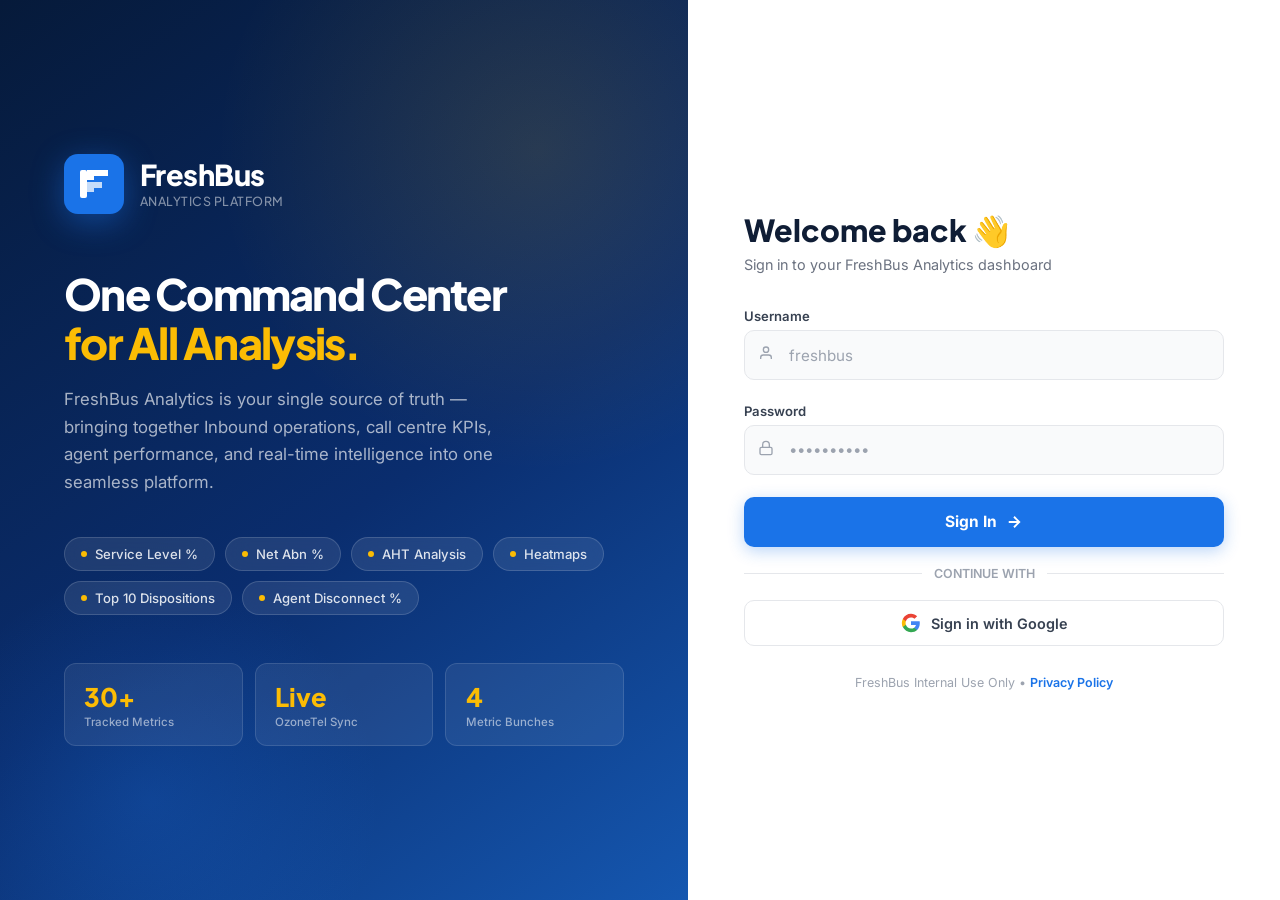
==== docs/index.html @ 6f3b9858 "added changes" ====
<!DOCTYPE html>
<html lang="en">
<head>
  <meta charset="UTF-8">
  <meta name="viewport" content="width=device-width, initial-scale=1.0">
  <title>FreshBus Analytics Platform | Sign In</title>
  <link rel="preconnect" href="https://fonts.googleapis.com">
  <link rel="preconnect" href="https://fonts.gstatic.com" crossorigin>
  <link href="https://fonts.googleapis.com/css2?family=Inter:wght@400;500;600;700&family=Plus+Jakarta+Sans:wght@600;700;800&display=swap" rel="stylesheet">
  <link rel="stylesheet" href="/styles.css">
  <style>
    body { margin:0; font-family:'Inter',sans-serif; overflow:hidden; }
    .login-split { display:flex; height:100vh; }

    /* Left branding panel */
    .lp-left {
      flex:1; position:relative; overflow:hidden;
      background:linear-gradient(145deg,#061a3a 0%,#0a2d6e 55%,#1557b0 100%);
      display:flex; align-items:center; justify-content:center;
    }
    .lp-left::before {
      content:''; position:absolute; width:700px; height:700px; border-radius:50%;
      background:radial-gradient(circle,rgba(251,188,4,.13) 0%,transparent 65%);
      top:-200px; right:-200px; pointer-events:none;
    }
    .lp-left::after {
      content:''; position:absolute; width:500px; height:500px; border-radius:50%;
      background:radial-gradient(circle,rgba(26,115,232,.22) 0%,transparent 65%);
      bottom:-150px; left:-100px; pointer-events:none;
    }
    .lp-inner { position:relative; z-index:2; padding:4rem; max-width:580px; }

    /* Logo */
    .lp-logo { display:flex; align-items:center; gap:16px; margin-bottom:3.5rem; }
    .lp-logo-mark {
      width:60px; height:60px; border-radius:14px;
      background:#1A73E8; display:flex; align-items:center; justify-content:center;
      box-shadow:0 8px 32px rgba(26,115,232,.45); flex-shrink:0;
    }
    .lp-logo-mark svg { width:36px; height:36px; }
    .lp-logo-text { font-family:'Plus Jakarta Sans',sans-serif; }
    .lp-logo-text .brand { font-size:1.8rem; font-weight:800; color:#fff; line-height:1; letter-spacing:-0.02em; }
    .lp-logo-text .tag { font-size:0.78rem; font-weight:500; color:rgba(255,255,255,.5); margin-top:4px; letter-spacing:0.04em; text-transform:uppercase; }

    .lp-headline {
      font-family:'Plus Jakarta Sans',sans-serif; font-size:2.7rem; font-weight:800;
      color:#fff; line-height:1.12; margin-bottom:1.2rem; letter-spacing:-0.04em;
    }
    .lp-headline .hl { color:#FBBC04; }
    .lp-desc { color:rgba(255,255,255,.65); font-size:1.05rem; line-height:1.65; max-width:440px; margin-bottom:2.5rem; }

    /* Floating metric pills */
    .lp-pills { display:flex; flex-wrap:wrap; gap:10px; }
    .lp-pill {
      display:flex; align-items:center; gap:8px;
      background:rgba(255,255,255,.09); backdrop-filter:blur(12px);
      border:1px solid rgba(255,255,255,.15); border-radius:100px;
      padding:8px 16px; color:rgba(255,255,255,.85); font-size:0.82rem; font-weight:500;
    }
    .lp-pill .dot { width:6px; height:6px; border-radius:50%; background:#FBBC04; flex-shrink:0; }

    /* Decorative stats cards */
    .lp-stats { margin-top:3rem; display:grid; grid-template-columns:1fr 1fr 1fr; gap:12px; }
    .lp-stat {
      background:rgba(255,255,255,.07); border:1px solid rgba(255,255,255,.12);
      border-radius:12px; padding:1rem 1.2rem;
    }
    .lp-stat .sv { font-family:'Plus Jakarta Sans',sans-serif; font-size:1.6rem; font-weight:800; color:#FBBC04; }
    .lp-stat .sl { font-size:0.72rem; color:rgba(255,255,255,.55); margin-top:2px; font-weight:500; }

    /* Right form panel */
    .lp-right {
      width:480px; flex-shrink:0;
      background:#fff; display:flex; flex-direction:column;
      justify-content:center; padding:3.5rem 3.5rem;
      box-shadow:-24px 0 80px rgba(0,0,0,.13);
    }
    .lp-form-title { font-family:'Plus Jakarta Sans',sans-serif; font-size:1.9rem; font-weight:800; color:#0f1d35; margin-bottom:6px; }
    .lp-form-sub { color:#6b7280; font-size:0.9rem; margin-bottom:2.2rem; }

    .form-field { margin-bottom:1.4rem; }
    .form-field label { display:block; font-size:0.82rem; font-weight:600; color:#374151; margin-bottom:6px; }
    .input-group { position:relative; display:flex; align-items:center; }
    .input-group .ico { position:absolute; left:14px; color:#9ca3af; width:16px; pointer-events:none; }
    .input-group svg { width:16px; height:16px; }
    .input-group input {
      width:100%; height:48px; padding:0 14px 0 44px;
      background:#f9fafb; border:1.5px solid #e5e7eb; border-radius:10px;
      color:#111827; font-size:0.95rem; font-family:inherit; outline:none;
      transition:border-color .2s, box-shadow .2s;
    }
    .input-group input:focus { border-color:#1A73E8; box-shadow:0 0 0 3px rgba(26,115,232,.12); background:#fff; }
    .input-group input::placeholder { color:#9ca3af; }

    .err-box {
      display:none; background:#fef2f2; border:1px solid rgba(220,38,38,.25);
      color:#dc2626; border-radius:8px; padding:10px 14px;
      font-size:0.82rem; font-weight:600; margin-bottom:1rem;
    }

    .btn-sign {
      width:100%; height:50px; background:#1A73E8; color:#fff;
      border:none; border-radius:10px; font-family:inherit;
      font-size:0.97rem; font-weight:700; cursor:pointer;
      display:flex; align-items:center; justify-content:center; gap:8px;
      transition:all .2s; box-shadow:0 4px 16px rgba(26,115,232,.3);
      margin-bottom:1.2rem;
    }
    .btn-sign:hover { background:#1557b0; transform:translateY(-1px); box-shadow:0 8px 24px rgba(26,115,232,.35); }
    .btn-sign svg { width:18px; }

    .or-div { display:flex; align-items:center; gap:12px; font-size:0.78rem; color:#9ca3af; font-weight:600; margin-bottom:1.2rem; }
    .or-div::before, .or-div::after { content:''; flex:1; height:1px; background:#e5e7eb; }

    .btn-google {
      width:100%; height:46px; background:#fff; border:1.5px solid #e5e7eb; border-radius:10px;
      font-family:inherit; font-size:0.9rem; font-weight:600; color:#374151; cursor:pointer;
      display:flex; align-items:center; justify-content:center; gap:10px;
      transition:all .2s;
    }
    .btn-google:hover { background:#f9fafb; border-color:#d1d5db; }
    .btn-google svg { width:20px; }

    .form-footer { text-align:center; margin-top:1.8rem; font-size:0.78rem; color:#9ca3af; }
    .form-footer a { color:#1A73E8; font-weight:600; text-decoration:none; }

    @media(max-width:900px) {
      .lp-left { display:none; }
      .lp-right { width:100%; padding:2rem; }
    }
  </style>
</head>
<body>
<div class="login-split">
  <!-- LEFT BRANDING PANEL -->
  <div class="lp-left">
    <div class="lp-inner">
      <!-- Logo -->
      <div class="lp-logo">
        <div class="lp-logo-mark">
          <!-- FreshBus official chevron-F mark, traced from brand assets -->
          <svg viewBox="0 0 36 36" fill="none" xmlns="http://www.w3.org/2000/svg">
            <!-- Outer F vertical spine -->
            <rect x="4" y="4" width="7" height="28" rx="2" fill="white"/>
            <!-- Top horizontal bar — angled right like the brand chevron -->
            <path d="M11 4 L32 4 L32 10 L18 10 L18 14 L11 14 Z" fill="white"/>
            <!-- Middle horizontal bar — slightly shorter, brand proportion -->
            <path d="M11 16 L26 16 L26 22 L18 22 L18 26 L11 26 Z" fill="white" opacity="0.75"/>
          </svg>
        </div>
        <div class="lp-logo-text">
          <div class="brand">FreshBus</div>
          <div class="tag">Analytics Platform</div>
        </div>
      </div>

      <h1 class="lp-headline">
        One Command Center<br>
        <span class="hl">for All Analysis.</span>
      </h1>
      <p class="lp-desc">
        FreshBus Analytics is your single source of truth — bringing together Inbound operations, call centre KPIs, agent performance, and real-time intelligence into one seamless platform.
      </p>

      <div class="lp-pills">
        <div class="lp-pill"><div class="dot"></div> Service Level %</div>
        <div class="lp-pill"><div class="dot"></div> Net Abn %</div>
        <div class="lp-pill"><div class="dot"></div> AHT Analysis</div>
        <div class="lp-pill"><div class="dot"></div> Heatmaps</div>
        <div class="lp-pill"><div class="dot"></div> Top 10 Dispositions</div>
        <div class="lp-pill"><div class="dot"></div> Agent Disconnect %</div>
      </div>

      <div class="lp-stats">
        <div class="lp-stat"><div class="sv">30+</div><div class="sl">Tracked Metrics</div></div>
        <div class="lp-stat"><div class="sv">Live</div><div class="sl">OzoneTel Sync</div></div>
        <div class="lp-stat"><div class="sv">4</div><div class="sl">Metric Bunches</div></div>
      </div>
    </div>
  </div>

  <!-- RIGHT FORM PANEL -->
  <div class="lp-right">
    <div class="lp-form-title">Welcome back 👋</div>
    <div class="lp-form-sub">Sign in to your FreshBus Analytics dashboard</div>

    <form id="loginForm">
      <div class="form-field">
        <label for="u">Username</label>
        <div class="input-group">
          <div class="ico">
            <svg viewBox="0 0 24 24" fill="none" stroke="currentColor" stroke-width="2"><path d="M20 21v-2a4 4 0 00-4-4H8a4 4 0 00-4 4v2"/><circle cx="12" cy="7" r="4"/></svg>
          </div>
          <input type="text" id="u" placeholder="freshbus" autocomplete="username">
        </div>
      </div>
      <div class="form-field">
        <label for="p">Password</label>
        <div class="input-group">
          <div class="ico">
            <svg viewBox="0 0 24 24" fill="none" stroke="currentColor" stroke-width="2"><rect x="3" y="11" width="18" height="11" rx="2"/><path d="M7 11V7a5 5 0 0110 0v4"/></svg>
          </div>
          <input type="password" id="p" placeholder="••••••••••" autocomplete="current-password">
        </div>
      </div>

      <div class="err-box" id="loginErr">Invalid username or password. Please try again.</div>

      <button type="submit" class="btn-sign">
        Sign In
        <svg viewBox="0 0 24 24" fill="none" stroke="currentColor" stroke-width="2.5"><path d="M5 12h14M12 5l7 7-7 7"/></svg>
      </button>

      <div class="or-div">CONTINUE WITH</div>

      <button type="button" class="btn-google">
        <svg viewBox="0 0 24 24" xmlns="http://www.w3.org/2000/svg">
          <path d="M22.56 12.25c0-.78-.07-1.53-.2-2.25H12v4.26h5.92c-.26 1.37-1.04 2.53-2.21 3.31v2.77h3.57c2.08-1.92 3.28-4.74 3.28-8.09z" fill="#4285F4"/>
          <path d="M12 23c2.97 0 5.46-.98 7.28-2.66l-3.57-2.77c-.98.66-2.23 1.06-3.71 1.06-2.86 0-5.29-1.93-6.16-4.53H2.18v2.84C3.99 20.53 7.7 23 12 23z" fill="#34A853"/>
          <path d="M5.84 14.09c-.22-.66-.35-1.36-.35-2.09s.13-1.43.35-2.09V7.07H2.18C1.43 8.55 1 10.22 1 12s.43 3.45 1.18 4.93l2.85-2.22.81-.62z" fill="#FBBC05"/>
          <path d="M12 5.38c1.62 0 3.06.56 4.21 1.64l3.15-3.15C17.45 2.09 14.97 1 12 1 7.7 1 3.99 3.47 2.18 7.07l3.66 2.84c.87-2.6 3.3-4.53 6.16-4.53z" fill="#EA4335"/>
        </svg>
        Sign in with Google
      </button>
    </form>

    <div class="form-footer">FreshBus Internal Use Only &bull; <a href="#">Privacy Policy</a></div>
  </div>
</div>

<script>
  const CREDS = { user: 'freshbus', pass: 'freshbus@2024' };
  document.getElementById('loginForm').addEventListener('submit', function(e) {
    e.preventDefault();
    const u = document.getElementById('u').value.trim();
    const p = document.getElementById('p').value;
    if (u === CREDS.user && p === CREDS.pass) {
      window.location.href = '/campaign';
    } else {
      document.getElementById('loginErr').style.display = 'block';
    }
  });
</script>
</body>
</html>
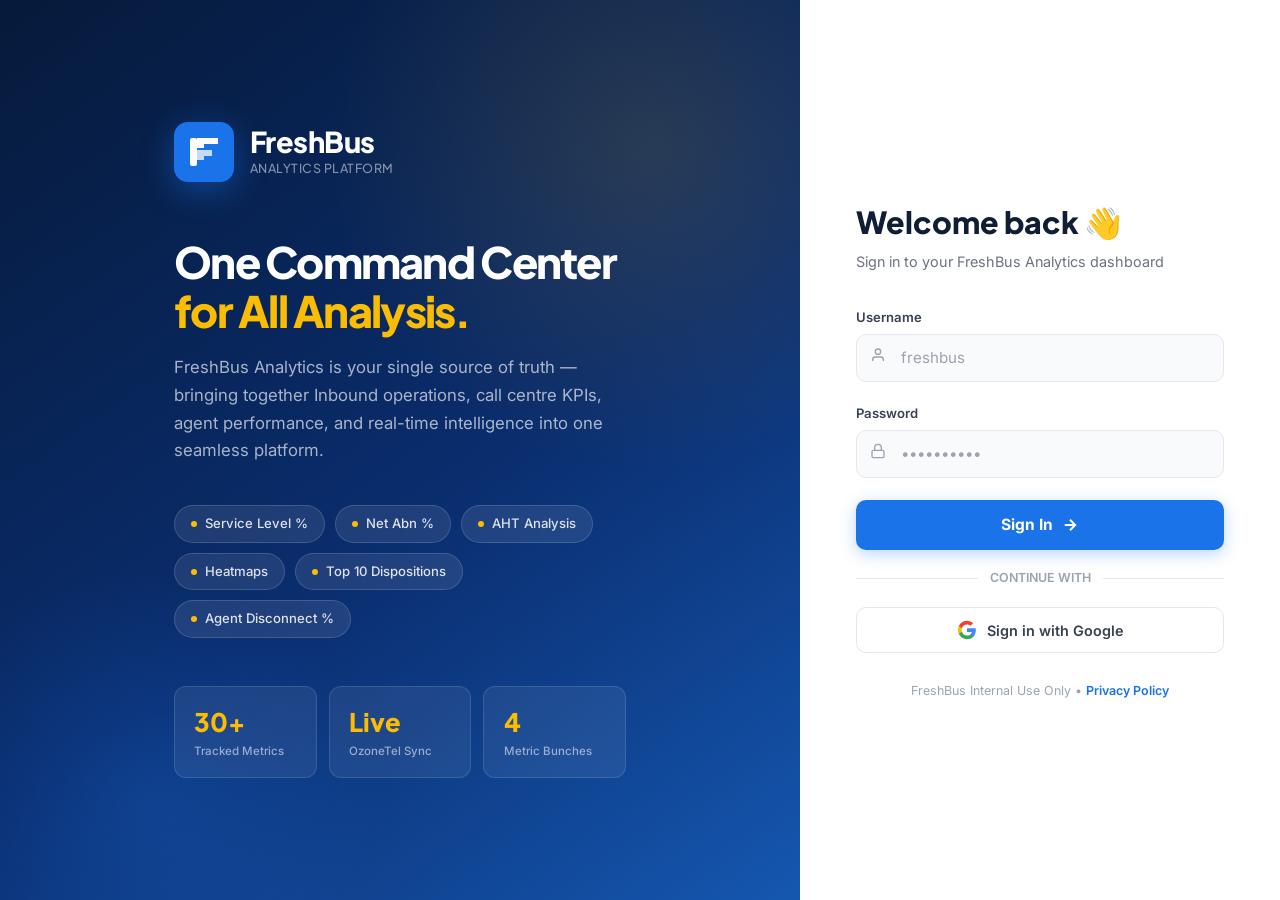
==== commit 23678112: "Update docs files with relative paths for GitHub Pages compatibility" ====
--- a/docs/index.html
+++ b/docs/index.html
@@ -7,7 +7,7 @@
   <link rel="preconnect" href="https://fonts.googleapis.com">
   <link rel="preconnect" href="https://fonts.gstatic.com" crossorigin>
   <link href="https://fonts.googleapis.com/css2?family=Inter:wght@400;500;600;700&family=Plus+Jakarta+Sans:wght@600;700;800&display=swap" rel="stylesheet">
-  <link rel="stylesheet" href="/styles.css">
+  <link rel="stylesheet" href="styles.css">
   <style>
     body { margin:0; font-family:'Inter',sans-serif; overflow:hidden; }
     .login-split { display:flex; height:100vh; }
@@ -235,7 +235,7 @@
     const u = document.getElementById('u').value.trim();
     const p = document.getElementById('p').value;
     if (u === CREDS.user && p === CREDS.pass) {
-      window.location.href = '/campaign';
+      window.location.href = 'campaign.html';
     } else {
       document.getElementById('loginErr').style.display = 'block';
     }
--- a/docs/styles.css
+++ b/docs/styles.css
@@ -0,0 +1,660 @@
+/* ==============================================
+   FRESHBUS INTELLIGENCE - MASTER THEME
+   FreshBus Blue #006ce6 + Yellow #FBBC04
+   ============================================== */
+
+@import url('https://fonts.googleapis.com/css2?family=Inter:ital,opsz,wght@0,14..32,300;0,14..32,400;0,14..32,500;0,14..32,600;0,14..32,700;1,14..32,400&family=Plus+Jakarta+Sans:wght@600;700;800&display=swap');
+
+:root {
+  --blue: #1A73E8;
+  --blue-dark: #0D5DBF;
+  --blue-soft: rgba(26,115,232,0.12);
+  --yellow: #FBBC04;
+  --yellow-soft: rgba(251,188,4,0.12);
+  
+  --green: #16a34a;
+  --green-soft: rgba(22,163,74,0.12);
+  --red: #dc2626;
+  --red-soft: rgba(220,38,38,0.10);
+  --amber: #d97706;
+  --amber-soft: rgba(217,119,6,0.12);
+  --purple: #7c3aed;
+  --purple-soft: rgba(124,58,237,0.12);
+
+  --bg: #f0f4fa;
+  --surface: #ffffff;
+  --surface-2: #f8faff;
+  --sidebar-bg: #0f1d35;
+  --sidebar-text: rgba(255,255,255,0.7);
+  --sidebar-text-active: #ffffff;
+  --sidebar-active-bg: rgba(255,255,255,0.1);
+  
+  --border: #e2e8f3;
+  --border-focus: var(--blue);
+  
+  --text: #0f1d35;
+  --text-2: #374151;
+  --text-muted: #6b7280;
+  
+  --header-h: 64px;
+  --sidebar-w: 260px;
+  --radius: 12px;
+  --radius-sm: 8px;
+  --shadow: 0 1px 3px rgba(0,0,0,0.08), 0 4px 16px rgba(0,0,0,0.04);
+  --shadow-md: 0 4px 12px rgba(0,0,0,0.10), 0 12px 40px rgba(0,0,0,0.06);
+  --shadow-blue: 0 8px 32px rgba(26,115,232,0.2);
+  --transition: 0.18s ease;
+}
+
+/* --- Dark Mode --- */
+[data-theme="dark"] {
+  --bg: #0a0f1e;
+  --surface: #111827;
+  --surface-2: #1a2236;
+  --border: #1e2d45;
+  --text: #f1f5f9;
+  --text-2: #cbd5e1;
+  --text-muted: #64748b;
+  --shadow: 0 1px 3px rgba(0,0,0,0.4), 0 4px 16px rgba(0,0,0,0.3);
+  --shadow-md: 0 4px 12px rgba(0,0,0,0.5), 0 12px 40px rgba(0,0,0,0.3);
+}
+
+*, *::before, *::after { box-sizing: border-box; margin: 0; padding: 0; }
+html { scroll-behavior: smooth; }
+body {
+  font-family: 'Inter', -apple-system, sans-serif;
+  font-size: 14px;
+  color: var(--text);
+  background: var(--bg);
+  -webkit-font-smoothing: antialiased;
+  line-height: 1.5;
+  min-height: 100vh;
+}
+a { text-decoration: none; color: inherit; }
+button { font-family: inherit; cursor: pointer; }
+input, select, textarea { font-family: inherit; }
+
+/* ========== UTILITIES ========== */
+.text-blue    { color: var(--blue)   !important; }
+.text-yellow  { color: var(--yellow) !important; }
+.text-green   { color: var(--green)  !important; }
+.text-red     { color: var(--red)    !important; }
+.text-amber   { color: var(--amber)  !important; }
+.text-purple  { color: var(--purple) !important; }
+.text-muted   { color: var(--text-muted) !important; }
+.font-mono    { font-family: 'JetBrains Mono', Consolas, monospace; }
+.font-bold    { font-weight: 700; }
+.font-head    { font-family: 'Plus Jakarta Sans', sans-serif; }
+
+/* ========== VIEW SYSTEM ========== */
+.view { display: none; }
+.view.active { display: flex; }
+
+/* ===================================================
+   LOGIN PAGE — PROFESSIONAL SPLIT LAYOUT
+   =================================================== */
+#loginView {
+  height: 100vh;
+  overflow: hidden;
+}
+.login-split {
+  display: flex;
+  width: 100%;
+  height: 100%;
+}
+
+/* Left panel — FreshBus branded */
+.login-panel-left {
+  flex: 1;
+  background: linear-gradient(145deg, #0f1d35 0%, #001f6e 60%, #0d4fb8 100%);
+  display: flex;
+  flex-direction: column;
+  justify-content: center;
+  align-items: flex-start;
+  padding: 4rem 5rem;
+  position: relative;
+  overflow: hidden;
+}
+.login-panel-left::before {
+  content: '';
+  position: absolute;
+  width: 600px; height: 600px;
+  background: radial-gradient(circle, rgba(251,188,4,0.1) 0%, transparent 70%);
+  top: -150px; right: -200px;
+  border-radius: 50%;
+}
+.login-panel-left::after {
+  content: '';
+  position: absolute;
+  width: 400px; height: 400px;
+  background: radial-gradient(circle, rgba(26,115,232,0.2) 0%, transparent 70%);
+  bottom: -100px; left: -100px;
+  border-radius: 50%;
+}
+.login-brand-block { position: relative; z-index: 2; }
+.login-logo-wrap {
+  display: flex;
+  align-items: center;
+  gap: 14px;
+  margin-bottom: 3rem;
+}
+.login-logo-icon {
+  width: 52px; height: 52px;
+  background: var(--yellow);
+  border-radius: 14px;
+  display: flex; align-items: center; justify-content: center;
+  box-shadow: 0 8px 24px rgba(251,188,4,0.4);
+  flex-shrink: 0;
+}
+.login-logo-icon svg { width: 28px; height: 28px; }
+.login-brand-name {
+  font-family: 'Plus Jakarta Sans', sans-serif;
+  font-size: 2rem; font-weight: 800;
+  color: #fff;
+  line-height: 1;
+}
+.login-brand-name span {
+  display: block; font-size: 0.9rem; font-weight: 500;
+  color: rgba(255,255,255,0.6); margin-top: 4px;
+}
+.login-headline {
+  color: #fff;
+  font-family: 'Plus Jakarta Sans'; font-size: 2.8rem; font-weight: 800;
+  line-height: 1.15; margin-bottom: 1.2rem;
+}
+.login-headline span { color: var(--yellow); }
+.login-subline {
+  color: rgba(255,255,255,0.65);
+  font-size: 1.05rem; line-height: 1.6; max-width: 440px;
+  margin-bottom: 3rem;
+}
+
+/* Metric Preview pills on login banner */
+.login-metrics-row {
+  display: flex; flex-wrap: wrap; gap: 0.75rem;
+  position: relative; z-index: 2;
+}
+.login-metric-pill {
+  background: rgba(255,255,255,0.1);
+  backdrop-filter: blur(10px);
+  border: 1px solid rgba(255,255,255,0.15);
+  border-radius: 100px;
+  padding: 0.5rem 1.1rem;
+  display: flex; align-items: center; gap: 0.5rem;
+  color: rgba(255,255,255,0.85); font-size: 0.82rem; font-weight: 500;
+}
+.login-metric-pill .pill-dot {
+  width: 6px; height: 6px; border-radius: 50%;
+  background: var(--yellow);
+}
+
+/* Right panel — form */
+.login-panel-right {
+  width: 460px; flex-shrink: 0;
+  background: var(--surface);
+  display: flex; flex-direction: column;
+  justify-content: center;
+  padding: 4rem;
+  box-shadow: -20px 0 60px rgba(0,0,0,0.12);
+}
+.login-form-title {
+  font-family: 'Plus Jakarta Sans'; font-size: 1.8rem; font-weight: 800;
+  color: var(--text); margin-bottom: 0.4rem;
+}
+.login-form-sub { color: var(--text-muted); font-size: 0.9rem; margin-bottom: 2.5rem; }
+
+.form-field { margin-bottom: 1.4rem; }
+.form-field label {
+  display: block; font-size: 0.82rem; font-weight: 600;
+  color: var(--text-2); margin-bottom: 0.5rem;
+}
+.input-wrap {
+  position: relative; display: flex; align-items: center;
+}
+.input-wrap .input-icon {
+  position: absolute; left: 14px;
+  color: var(--text-muted); width: 16px; pointer-events: none;
+}
+.input-wrap input {
+  width: 100%; height: 46px;
+  padding: 0 14px 0 42px;
+  background: var(--surface-2); border: 1.5px solid var(--border);
+  border-radius: var(--radius-sm); color: var(--text); font-size: 0.95rem;
+  transition: border-color var(--transition), box-shadow var(--transition);
+  outline: none;
+}
+.input-wrap input::placeholder { color: var(--text-muted); }
+.input-wrap input:focus {
+  border-color: var(--blue);
+  box-shadow: 0 0 0 3px rgba(26,115,232,0.12);
+  background: var(--surface);
+}
+
+.login-btn {
+  width: 100%; height: 48px;
+  background: var(--blue); color: #fff;
+  border: none; border-radius: var(--radius-sm);
+  font-size: 0.95rem; font-weight: 700;
+  display: flex; align-items: center; justify-content: center; gap: 8px;
+  transition: all var(--transition);
+  box-shadow: var(--shadow-blue);
+  margin-bottom: 1.2rem;
+}
+.login-btn:hover { background: var(--blue-dark); transform: translateY(-1px); }
+.login-btn svg { width: 18px; }
+
+.login-divider {
+  display: flex; align-items: center; gap: 1rem;
+  color: var(--text-muted); font-size: 0.82rem; margin-bottom: 1.2rem;
+}
+.login-divider::before, .login-divider::after {
+  content: ''; flex: 1; height: 1px; background: var(--border);
+}
+
+.btn-google {
+  width: 100%; height: 46px;
+  background: transparent; border: 1.5px solid var(--border);
+  border-radius: var(--radius-sm);
+  display: flex; align-items: center; justify-content: center; gap: 10px;
+  font-size: 0.9rem; font-weight: 600; color: var(--text);
+  transition: all var(--transition);
+}
+.btn-google:hover { background: var(--surface-2); border-color: var(--border-focus); }
+.btn-google svg { width: 20px; }
+
+.login-footer-note { margin-top: 2rem; font-size: 0.78rem; color: var(--text-muted); text-align: center; }
+.login-footer-note a { color: var(--blue); font-weight: 600; }
+
+
+/* ===================================================
+   DASHBOARD — FULL APP SHELL
+   =================================================== */
+
+/* App wrapper */
+#dashboardView {
+  flex-direction: column;
+  height: 100vh;
+  overflow: hidden;
+}
+
+/* ---- Top Header ---- */
+.app-header {
+  height: var(--header-h);
+  background: var(--surface);
+  border-bottom: 1px solid var(--border);
+  display: flex; align-items: center;
+  padding: 0 1.5rem;
+  gap: 1.5rem;
+  flex-shrink: 0;
+  z-index: 200;
+  box-shadow: 0 1px 0 var(--border);
+}
+.hdr-brand {
+  display: flex; align-items: center; gap: 10px;
+  flex-shrink: 0; text-decoration: none;
+}
+.hdr-logo {
+  width: 34px; height: 34px; border-radius: 9px;
+  background: var(--blue); display: flex; align-items: center; justify-content: center;
+  flex-shrink: 0;
+}
+.hdr-logo svg { width: 18px; height: 18px; }
+.hdr-name {
+  font-family: 'Plus Jakarta Sans'; font-size: 1.05rem; font-weight: 800;
+  color: var(--text);
+}
+
+.hdr-divider { width: 1px; height: 24px; background: var(--border); flex-shrink: 0; }
+
+.hdr-scope {
+  display: flex; align-items: center; gap: 8px;
+  background: var(--surface-2); border: 1px solid var(--border);
+  border-radius: 8px; padding: 6px 14px;
+  font-size: 0.82rem; font-weight: 600; color: var(--text-muted);
+  cursor: pointer;
+}
+.hdr-scope svg { width: 14px; }
+
+.hdr-spacer { flex: 1; }
+
+.hdr-date-pill {
+  display: flex; align-items: center; gap: 8px;
+  background: var(--surface-2); border: 1px solid var(--border);
+  border-radius: 8px; padding: 0 14px;
+  font-size: 0.82rem; font-weight: 500; height: 36px;
+}
+.hdr-date-pill svg { width: 14px; color: var(--text-muted); }
+.hdr-date-pill input {
+  background: none; border: none; outline: none;
+  color: var(--text); font-family: inherit; font-size: 0.82rem; font-weight: 600;
+  width: 220px; cursor: pointer;
+}
+
+.hdr-view-btns {
+  display: flex; background: var(--surface-2);
+  border: 1px solid var(--border); border-radius: 8px; padding: 3px;
+  gap: 2px;
+}
+.hdr-view-btn {
+  background: none; border: none; padding: 5px 14px;
+  border-radius: 6px; font-size: 0.78rem; font-weight: 600;
+  color: var(--text-muted); transition: all var(--transition);
+}
+.hdr-view-btn.active {
+  background: var(--surface); color: var(--text);
+  box-shadow: var(--shadow);
+}
+
+.hdr-actions { display: flex; gap: 4px; }
+.hdr-icon-btn {
+  width: 36px; height: 36px; border-radius: 50%;
+  background: none; border: none;
+  display: flex; align-items: center; justify-content: center;
+  color: var(--text-muted); transition: all var(--transition);
+}
+.hdr-icon-btn:hover { background: var(--surface-2); color: var(--text); }
+.hdr-icon-btn svg { width: 17px; }
+
+.hdr-user { display: flex; align-items: center; gap: 8px; cursor: pointer; }
+.hdr-avatar {
+  width: 34px; height: 34px; border-radius: 50%;
+  overflow: hidden; border: 2px solid var(--border);
+}
+.hdr-avatar img { width: 100%; height: 100%; object-fit: cover; }
+.hdr-user-info { line-height: 1.2; }
+.hdr-user-name { font-size: 0.82rem; font-weight: 700; color: var(--text); }
+.hdr-user-role { font-size: 0.72rem; color: var(--text-muted); }
+
+
+/* ---- Body = Sidebar + Main ---- */
+.app-body {
+  display: flex;
+  flex: 1;
+  overflow: hidden;
+}
+
+/* ---- Sidebar ---- */
+.app-sidebar {
+  width: var(--sidebar-w);
+  background: var(--sidebar-bg);
+  display: flex; flex-direction: column;
+  overflow-y: auto; flex-shrink: 0;
+  scrollbar-width: thin; scrollbar-color: rgba(255,255,255,0.1) transparent;
+}
+.sidebar-inner { padding: 1.5rem 1rem; display: flex; flex-direction: column; flex: 1; gap: 0.25rem; }
+
+.sidebar-section-label {
+  font-size: 0.68rem; font-weight: 700; text-transform: uppercase;
+  letter-spacing: 0.08em; color: rgba(255,255,255,0.35);
+  padding: 0.75rem 0.75rem 0.4rem;
+  margin-top: 0.5rem;
+}
+
+.sidebar-filter-group {
+  padding: 0.75rem;
+  background: rgba(255,255,255,0.05);
+  border-radius: 10px;
+  margin-bottom: 0.5rem;
+}
+.sidebar-filter-group label {
+  display: block; font-size: 0.72rem; font-weight: 600;
+  color: rgba(255,255,255,0.5); margin-bottom: 0.4rem;
+}
+.sidebar-filter-group select,
+.sidebar-filter-group input[type="number"],
+.sidebar-filter-group input[type="text"] {
+  width: 100%; background: rgba(255,255,255,0.07);
+  border: 1px solid rgba(255,255,255,0.12);
+  border-radius: 7px; padding: 7px 10px;
+  color: #fff; font-size: 0.82rem; font-weight: 500;
+  outline: none; transition: border-color var(--transition);
+  -webkit-appearance: none;
+}
+.sidebar-filter-group select:focus,
+.sidebar-filter-group input:focus { border-color: var(--yellow); }
+.sidebar-filter-group select option { background: #1a2236; }
+
+.sidebar-btn {
+  width: 100%; padding: 8px; border-radius: 8px;
+  font-size: 0.78rem; font-weight: 700;
+  border: none; display: flex; align-items: center; justify-content: center; gap: 6px;
+  transition: all var(--transition);
+}
+.sidebar-btn.btn-primary { background: var(--blue); color: #fff; }
+.sidebar-btn.btn-primary:hover { background: var(--blue-dark); }
+.sidebar-btn.btn-yellow { background: var(--yellow); color: #0f1d35; }
+.sidebar-btn.btn-yellow:hover { filter: brightness(1.1); }
+.sidebar-btn.btn-danger { background: rgba(220,38,38,0.15); color: #f87171; border: 1px solid rgba(220,38,38,0.25); }
+.sidebar-btn.btn-danger:hover { background: rgba(220,38,38,0.25); }
+.sidebar-btn svg { width: 14px; }
+
+.sidebar-sync-badge {
+  display: flex; align-items: center; gap: 8px;
+  background: rgba(22,163,74,0.12); border: 1px solid rgba(22,163,74,0.25);
+  border-radius: 8px; padding: 8px 12px;
+  font-size: 0.75rem; font-weight: 600; color: #4ade80;
+  margin-bottom: 0.5rem;
+}
+.sync-dot { width: 6px; height: 6px; border-radius: 50%; background: #4ade80; 
+  animation: pulse 1.5s ease-in-out infinite; flex-shrink: 0; }
+@keyframes pulse { 0%,100%{opacity:1;transform:scale(1)} 50%{opacity:0.5;transform:scale(0.8)} }
+@keyframes spin { from{transform:rotate(0)} to{transform:rotate(360deg)} }
+
+/* ---- Main Area ---- */
+.app-main {
+  flex: 1; overflow-y: auto;
+  padding: 1.75rem 2rem;
+  display: flex; flex-direction: column; gap: 1.75rem;
+}
+
+/* ---- Headline strip always at top ---- */
+.main-headline {
+  display: flex; align-items: center; justify-content: space-between;
+}
+.main-headline h1 {
+  font-family: 'Plus Jakarta Sans'; font-size: 1.6rem; font-weight: 800;
+  color: var(--text); letter-spacing: -0.03em;
+}
+.main-headline p { font-size: 0.85rem; color: var(--text-muted); margin-top: 2px; }
+
+/* ---- KPI Summary Row (ALWAYS VISIBLE) ---- */
+.kpi-summary-row {
+  display: grid; grid-template-columns: repeat(4, 1fr);
+  gap: 1.25rem;
+}
+.kpi-summary-card {
+  background: var(--surface); border: 1px solid var(--border);
+  border-radius: var(--radius); padding: 1.25rem 1.4rem;
+  box-shadow: var(--shadow); position: relative; overflow: hidden;
+  transition: box-shadow var(--transition), transform var(--transition);
+}
+.kpi-summary-card:hover { box-shadow: var(--shadow-md); transform: translateY(-2px); }
+.kpi-summary-card::before {
+  content: ''; position: absolute; top: 0; left: 0; right: 0; height: 3px;
+  background: var(--accent-color, var(--blue)); border-radius: 0 0 0 0;
+  opacity: 0; transition: opacity var(--transition);
+}
+.kpi-summary-card:hover::before { opacity: 1; }
+.ksc-label { font-size: 0.78rem; font-weight: 600; color: var(--text-muted); text-transform: uppercase; letter-spacing: 0.05em; margin-bottom: 0.6rem; }
+.ksc-value { font-family: 'Plus Jakarta Sans'; font-size: 2.4rem; font-weight: 800; line-height: 1; letter-spacing: -0.04em; }
+.ksc-sub { font-size: 0.78rem; margin-top: 5px; color: var(--text-muted); }
+
+/* ---- Segment Switcher for Metric Bunches ---- */
+.segment-switcher {
+  display: flex; gap: 0.5rem; background: var(--surface);
+  border: 1px solid var(--border); border-radius: var(--radius);
+  padding: 6px; box-shadow: var(--shadow);
+}
+.seg-btn {
+  flex: 1; background: none; border: none; padding: 9px 16px;
+  border-radius: var(--radius-sm); font-size: 0.82rem; font-weight: 600;
+  color: var(--text-muted); display: flex; align-items: center; justify-content: center; gap: 7px;
+  transition: all 0.2s;
+}
+.seg-btn svg { width: 15px; }
+.seg-btn.active {
+  background: var(--blue); color: #fff;
+  box-shadow: 0 2px 8px rgba(26,115,232,0.25);
+}
+
+/* ---- KPI Metric Bunches ---- */
+.metric-bunch { display: none; }
+.metric-bunch.active { display: block; }
+.metric-bunch-grid {
+  display: grid;
+  grid-template-columns: repeat(auto-fill, minmax(240px, 1fr));
+  gap: 1.25rem;
+}
+.metric-card {
+  background: var(--surface); border: 1px solid var(--border);
+  border-radius: var(--radius); padding: 1.25rem 1.4rem;
+  box-shadow: var(--shadow); position: relative; overflow: hidden;
+  transition: box-shadow var(--transition), transform var(--transition), border-color var(--transition);
+}
+.metric-card:hover { box-shadow: var(--shadow-md); transform: translateY(-2px); border-color: var(--blue); }
+.mc-header { display: flex; align-items: center; justify-content: space-between; margin-bottom: 0.75rem; }
+.mc-label { font-size: 0.78rem; font-weight: 600; color: var(--text-muted); letter-spacing: 0.02em; }
+.mc-icon {
+  width: 32px; height: 32px; border-radius: 8px;
+  display: flex; align-items: center; justify-content: center;
+  background: var(--icon-bg, var(--blue-soft));
+  color: var(--icon-color, var(--blue));
+}
+.mc-icon svg { width: 15px; }
+.mc-value {
+  font-family: 'Plus Jakarta Sans';
+  font-size: 1.9rem; font-weight: 800; line-height: 1;
+  letter-spacing: -0.04em; color: var(--text);
+  display: flex; align-items: baseline; gap: 3px;
+}
+.mc-unit { font-size: 1rem; font-weight: 600; color: var(--text-muted); }
+.mc-footer { font-size: 0.74rem; color: var(--text-muted); margin-top: 0.5rem; }
+.mc-badge {
+  display: inline-block; font-size: 0.68rem; font-weight: 700; padding: 2px 7px;
+  border-radius: 100px; background: var(--blue-soft); color: var(--blue);
+}
+.mc-badge.green { background: var(--green-soft); color: var(--green); }
+.mc-badge.red { background: var(--red-soft); color: var(--red); }
+.mc-badge.yellow { background: var(--yellow-soft); color: var(--amber); }
+
+/* ---- Charts Section ---- */
+.charts-row {
+  display: grid; gap: 1.25rem;
+}
+.charts-row-main { grid-template-columns: 2fr 1fr; }
+.charts-row-full { grid-template-columns: 1fr; }
+.charts-row-3 { grid-template-columns: 1fr 1fr 1fr; }
+
+.chart-panel {
+  background: var(--surface); border: 1px solid var(--border);
+  border-radius: var(--radius); padding: 1.4rem;
+  box-shadow: var(--shadow);
+}
+.cp-header {
+  display: flex; align-items: center; justify-content: space-between;
+  margin-bottom: 1.2rem;
+}
+.cp-title { font-family: 'Plus Jakarta Sans'; font-size: 0.95rem; font-weight: 700; color: var(--text); }
+.cp-sub { font-size: 0.76rem; color: var(--text-muted); margin-top: 2px; }
+.cp-actions { display: flex; gap: 0.5rem; align-items: center; }
+.cp-seg-btn {
+  background: var(--surface-2); border: 1px solid var(--border);
+  color: var(--text-muted); border-radius: 6px; padding: 4px 10px;
+  font-size: 0.75rem; font-weight: 600; cursor: pointer; transition: all var(--transition);
+}
+.cp-seg-btn.active { background: var(--blue); border-color: var(--blue); color: #fff; }
+.cp-canvas { position: relative; width: 100%; }
+
+/* ---- Heatmap Panel ---- */
+.heatmap-panel { display: grid; }
+.heatmap-grid {
+  display: grid;
+  grid-template-rows: auto repeat(7, 1fr);
+  gap: 3px;
+  width: 100%;
+}
+.heatmap-hour-labels {
+  display: grid; grid-template-columns: 48px repeat(24, 1fr); gap: 3px;
+  padding-bottom: 2px;
+}
+.heatmap-hour-lbl { font-size: 0.58rem; color: var(--text-muted); text-align: center; font-weight: 600; }
+.heatmap-row-wrap {
+  display: grid; grid-template-columns: 48px repeat(24, 1fr); gap: 3px;
+  align-items: center;
+}
+.heatmap-day-lbl { font-size: 0.7rem; color: var(--text-muted); font-weight: 700; text-align: right; padding-right: 8px; }
+.heatmap-cell {
+  aspect-ratio: 1; border-radius: 3px;
+  background: var(--cell-bg, rgba(0,0,0,0.05));
+  cursor: crosshair; transition: transform 0.12s;
+}
+.heatmap-cell:hover { transform: scale(1.4); z-index: 10; position: relative; }
+
+.heatmap-tooltip {
+  position: fixed; z-index: 9999;
+  background: var(--text); color: var(--surface);
+  border-radius: 8px; padding: 8px 12px;
+  font-size: 0.78rem; font-weight: 600;
+  pointer-events: none; display: none;
+  white-space: nowrap; box-shadow: var(--shadow-md);
+}
+
+/* ---- Legend ---- */
+.legend-row { display: flex; gap: 1rem; align-items: center; flex-wrap: wrap; }
+.legend-item { display: flex; align-items: center; gap: 5px; font-size: 0.76rem; color: var(--text-muted); font-weight: 500; }
+.legend-dot { width: 8px; height: 8px; border-radius: 50%; flex-shrink: 0; }
+.legend-line { width: 16px; height: 2px; border-radius: 2px; flex-shrink: 0; }
+
+/* ---- Table ---- */
+.data-table-wrap {
+  background: var(--surface); border: 1px solid var(--border);
+  border-radius: var(--radius); overflow: hidden; box-shadow: var(--shadow);
+}
+.dt-header {
+  padding: 1rem 1.4rem; border-bottom: 1px solid var(--border);
+  display: flex; align-items: center; justify-content: space-between;
+}
+.dt-title { font-family: 'Plus Jakarta Sans'; font-size: 0.95rem; font-weight: 700; }
+table { width: 100%; border-collapse: collapse; }
+thead th {
+  background: var(--surface-2); padding: 10px 16px;
+  font-size: 0.72rem; font-weight: 700; text-transform: uppercase;
+  letter-spacing: 0.06em; color: var(--text-muted); text-align: left;
+  border-bottom: 1px solid var(--border);
+}
+tbody td {
+  padding: 11px 16px; font-size: 0.84rem; color: var(--text-2);
+  border-bottom: 1px solid var(--border);
+}
+tbody tr:last-child td { border-bottom: none; }
+tbody tr:hover td { background: var(--surface-2); }
+
+/* ----  Badges / Pills ---- */
+.pill {
+  display: inline-flex; align-items: center; gap: 4px;
+  font-size: 0.72rem; font-weight: 700; padding: 3px 9px;
+  border-radius: 100px;
+}
+.pill-green { background: var(--green-soft); color: var(--green); }
+.pill-red { background: var(--red-soft); color: var(--red); }
+.pill-yellow { background: var(--yellow-soft); color: var(--amber); }
+.pill-blue { background: var(--blue-soft); color: var(--blue); }
+
+/* ---- Scrollbar styling ---- */
+::-webkit-scrollbar { width: 5px; height: 5px; }
+::-webkit-scrollbar-track { background: transparent; }
+::-webkit-scrollbar-thumb { background: rgba(0,0,0,0.15); border-radius: 99px; }
+[data-theme="dark"] ::-webkit-scrollbar-thumb { background: rgba(255,255,255,0.1); }
+
+/* ---- Responsive ---- */
+@media (max-width: 1200px) {
+  .kpi-summary-row { grid-template-columns: repeat(2, 1fr); }
+  .charts-row-main { grid-template-columns: 1fr; }
+  .charts-row-3 { grid-template-columns: 1fr 1fr; }
+}
+@media (max-width: 768px) {
+  .login-panel-left { display: none; }
+  .login-panel-right { width: 100%; }
+  .kpi-summary-row { grid-template-columns: 1fr 1fr; }
+  .app-sidebar { display: none; }
+}
